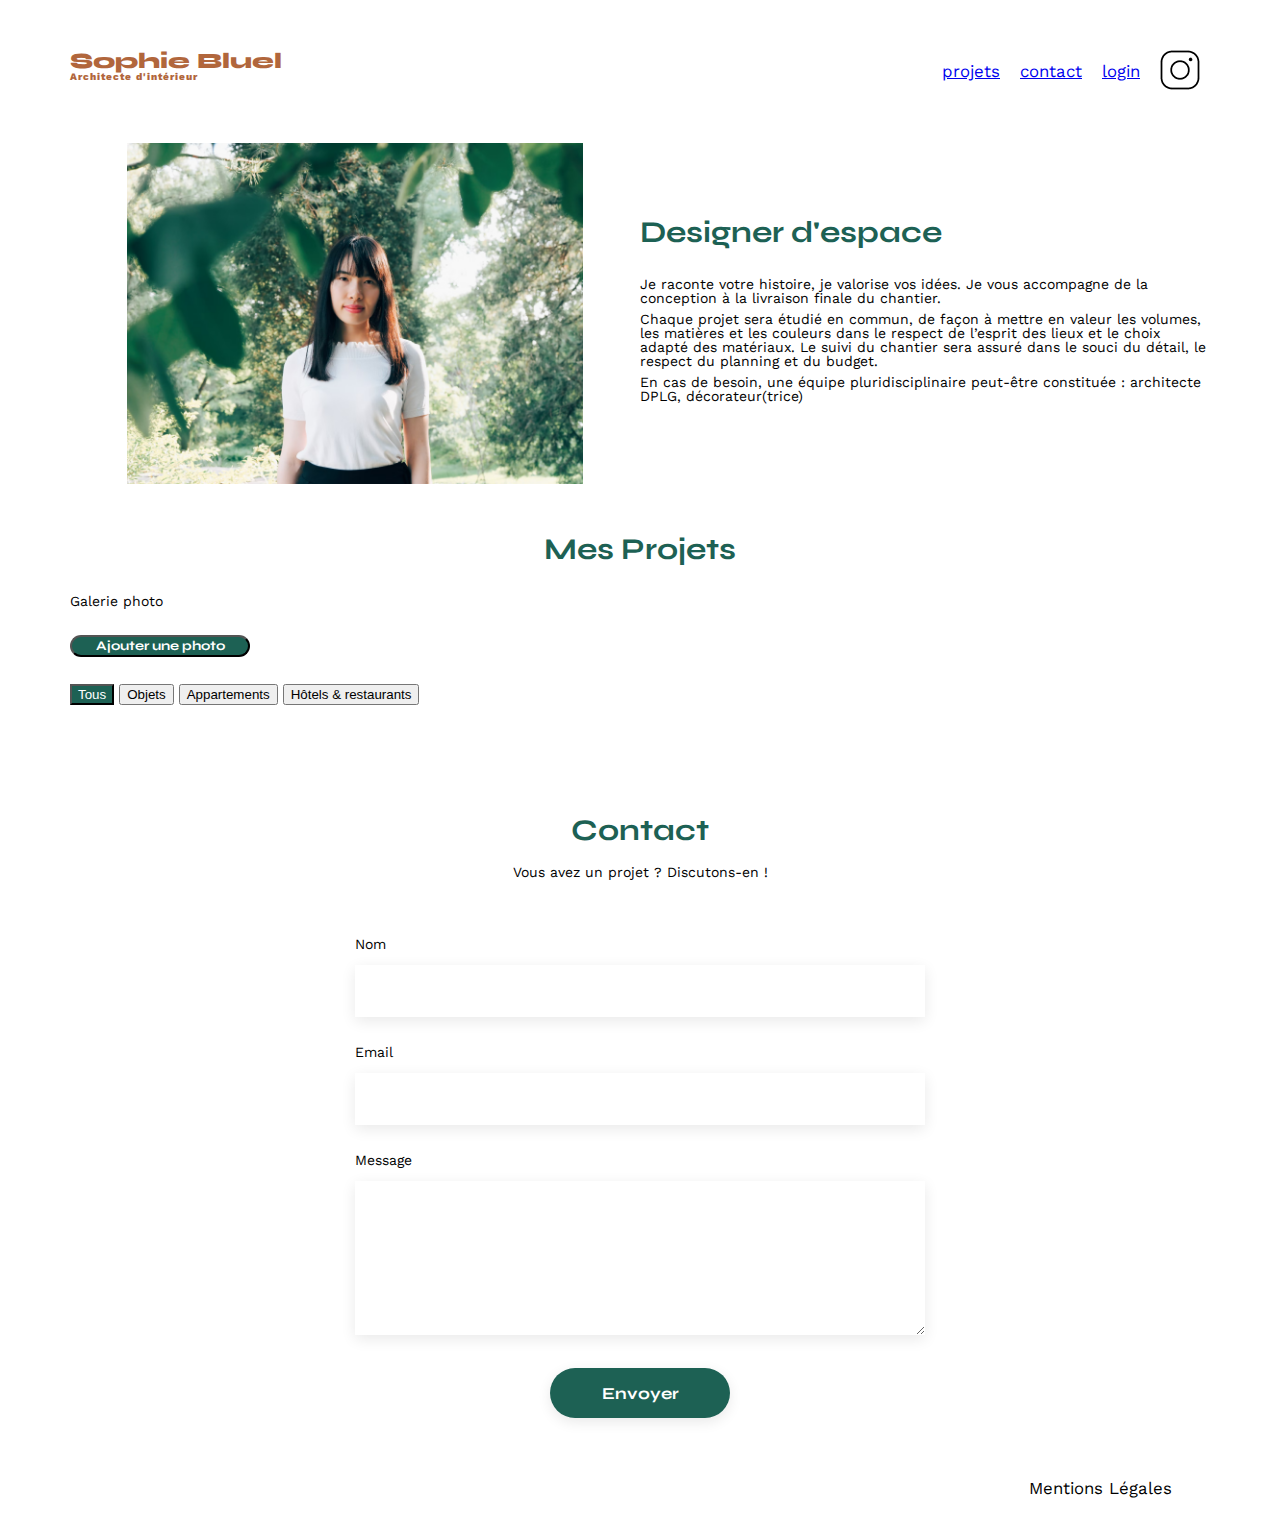
==== FrontEnd/index.html @ 432f1e4a "first commit" ====
<!DOCTYPE html>
<html lang="fr">
<head>
	<meta charset="UTF-8">
	<title>Sophie Bluel - Architecte d'intérieur</title>
	<meta name="viewport" content="width=device-width, initial-scale=1.0">
	<link rel="preconnect" href="https://fonts.googleapis.com">
	<link rel="preconnect" href="https://fonts.gstatic.com" crossorigin>
	<link href="https://fonts.googleapis.com/css2?family=Syne:wght@700;800&family=Work+Sans&display=swap" rel="stylesheet">
	<meta name="description" content="">
	<link rel="stylesheet" href="https://cdnjs.cloudflare.com/ajax/libs/font-awesome/6.5.1/css/all.min.css" integrity="sha512-DTOQO9RWCH3ppGqcWaEA1BIZOC6xxalwEsw9c2QQeAIftl+Vegovlnee1c9QX4TctnWMn13TZye+giMm8e2LwA==" crossorigin="anonymous" referrerpolicy="no-referrer" />
	<link rel="stylesheet" href="./assets/style.css">
</head>
<body>
<div class="blackHeaderRectangle">
	<p class="editMode"><i class="fa-regular fa-pen-to-square"></i>Mode édition</p>
</div>
<header>
	<h1>Sophie Bluel <span>Architecte d'intérieur</span></h1>
	<nav>
		<ul>
			<li><a href="#portfolio">projets</a></li>
			<li><a href="#contact">contact</a></li>
			<li><a href="./login.html" id="logout">login</a></li>
			<li><a href="https://www.instagram.com" target="_blank"><img src="./assets/icons/instagram.png" alt="Instagram"></a></li>
		</ul>
	</nav>
</header>
<main>
	<section id="introduction">
		<figure>
			<img src="./assets/images/sophie-bluel.png" alt="">
		</figure>
		<article>
			<h2>Designer d'espace</h2>
			<p>Je raconte votre histoire, je valorise vos idées. Je vous accompagne de la conception à la livraison finale du chantier.</p>
			<p>Chaque projet sera étudié en commun, de façon à mettre en valeur les volumes, les matières et les couleurs dans le respect de l’esprit des lieux et le choix adapté des matériaux. Le suivi du chantier sera assuré dans le souci du détail, le respect du planning et du budget.</p>
			<p>En cas de besoin, une équipe pluridisciplinaire peut-être constituée : architecte DPLG, décorateur(trice)</p>
		</article>
	</section>
	<section id="portfolio">
		<div class="centeringH2">
			<h2>Mes Projets</h2>
			<a href="#modal" class="linkEdit"><i class="fa-regular fa-pen-to-square"></i>modifier</a>
			<aside id="modal">
				<div class="modalWrapper">		
					<p class="textGaleriePhoto">Galerie photo<span class="close"><i class="fa-solid fa-xmark"></i></span></p>
					<div class="galleryModal">
						<figure class="worksModale"></figure>
						<figure class="worksModale"></figure>
						<figure class="worksModale"></figure>
						<figure class="worksModale"></figure>
						<figure class="worksModale"></figure>
						<figure class="worksModale"></figure>
						<figure class="worksModale"></figure>
						<figure class="worksModale"></figure>
						<figure class="worksModale"></figure>
						<figure class="worksModale"></figure>
						<figure class="worksModale"></figure>
					</div>
					<div class="modalLine">
						<div class="line"></div>
					</div>
					<input type="submit" value="Ajouter une photo" class="btnForm btnModalAdd">
				</div>
			</aside>
		</div>
		<div class="containerSorting">
			<button id="tous" class="btnSorting activated">Tous</button>
			<button class="btnSorting">Objets</button>
			<button class="btnSorting">Appartements</button>
			<button class="btnSorting">Hôtels & restaurants</button>
		</div>
		<div class="gallery">
			<figure class="works"></figure>
			<figure class="works"></figure>
			<figure class="works"></figure>
			<figure class="works"></figure>
			<figure class="works"></figure>
			<figure class="works"></figure>
			<figure class="works"></figure>
			<figure class="works"></figure>
			<figure class="works"></figure>
			<figure class="works"></figure>
			<figure class="works"></figure>
		</div>
	</section>
	<section id="contact">
		<h2>Contact</h2>
		<p>Vous avez un projet ? Discutons-en !</p>
		<form action="#" method="post" id="formIndex">
			<label for="name">Nom</label>
			<input type="text" name="name" id="name">
			<label for="email">Email</label>
			<input type="email" name="email" id="email">
			<label for="message">Message</label>
			<textarea name="message" id="message" cols="30" rows="10"></textarea>
			<input type="submit" value="Envoyer" class="btnForm">
		</form>
	</section>
</main>

<footer>
	<nav>
		<ul>
			<li>Mentions Légales</li>
		</ul>
	</nav>
</footer>
<script src="config.js"></script>
<script src="function.js"></script>
<script src="index.js"></script>
</body>
</html>
---- FrontEnd/assets/style.css ----
/* http://meyerweb.com/eric/tools/css/reset/
   v2.0 | 20110126
   License: none (public domain)
*/

html, body, div, span, applet, object, iframe,
h1, h2, h3, h4, h5, h6, p, blockquote, pre,
a, abbr, acronym, address, big, cite, code,
del, dfn, em, img, ins, kbd, q, s, samp,
small, strike, strong, sub, sup, tt, var,
b, u, i, center,
dl, dt, dd, ol, ul, li,
fieldset, form, label, legend,
table, caption, tbody, tfoot, thead, tr, th, td,
article, aside, canvas, details, embed,
figure, figcaption, footer, header, hgroup,
menu, nav, output, ruby, section, summary,
time, mark, audio, video {
	margin: 0;
	padding: 0;
	border: 0;
	font-size: 100%;
	font: inherit;
	vertical-align: baseline;
}
/* HTML5 display-role reset for older browsers */
article, aside, details, figcaption, figure,
footer, header, hgroup, menu, nav, section {
	display: block;
}
body {
	line-height: 1;
}
ol, ul {
	list-style: none;
}
blockquote, q {
	quotes: none;
}
blockquote:before, blockquote:after,
q:before, q:after {
	content: '';
	content: none;
}
table {
	border-collapse: collapse;
	border-spacing: 0;
}
/** end reset css**/
body {
	max-width: 1140px;
	margin:auto;
	font-family: 'Work Sans' ;
	font-size: 14px;
}
header {
	display: flex;
	justify-content: space-between;
	margin: 50px 0
}
section {
	margin: 50px 0
}

h1{
	display: flex;
	flex-direction: column;
	font-family: 'Syne';
	font-size: 22px;
	font-weight: 800;
	color: #B1663C
}

h1 > span {
	font-family: 'Work Sans';
	font-size:10px;
	letter-spacing: 0.1em;
;
}

h2{
	font-family: 'Syne';
	font-weight: 700;
	font-size: 30px;
	color: #1D6154
}
nav ul {
	display: flex;
	align-items: center;
	list-style-type: none;

}
nav li {
	padding: 0 10px;
	font-size: 1.2em;
}

li:hover {
	color: #B1663C;
}
#introduction {
	display: flex;
	align-items: center;
}
#introduction figure {
	flex: 1
}
#introduction img {
	display: block;
	margin: auto;
	width: 80%;
}

#introduction article {
	flex: 1
}
#introduction h2 {
	margin-bottom: 1em;
}

#introduction p {
	margin-bottom: 0.5em;
}
#portfolio h2 {
	text-align: center;
	margin-bottom: 1em;
}
.gallery {
	width: 100%;
	display: grid;
	grid-template-columns: 1fr 1fr 1fr;
	grid-column-gap: 20px;
	grid-row-gap: 20px;
}

.gallery img {
	width: 100%;

}
#contact {
	width: 50%;
margin: auto;
}
#contact > * {
	text-align: center;

}
#contact h2{
	margin-bottom: 20px;
}
#contact form {
	text-align: left;
	margin-top:30px;
	display: flex;
	flex-direction: column;
}

#contact input {
	height: 50px;
	font-size: 1.2em;
	border: none;
	box-shadow: 0px 4px 14px rgba(0, 0, 0, 0.09);
}
#contact label {
	margin: 2em 0 1em 0;
}
#contact textarea {
	border: none;
	box-shadow: 0px 4px 14px rgba(0, 0, 0, 0.09);
}

input[type="submit"]{
	font-family: 'Syne';
	font-weight: 700;
	color: white;
	background-color: #1D6154;
	margin : 2em auto ;
	width: 180px;
	text-align: center;
	border-radius: 60px ;
}

footer nav ul {
	display: flex;
	justify-content: flex-end;
	margin: 2em
}
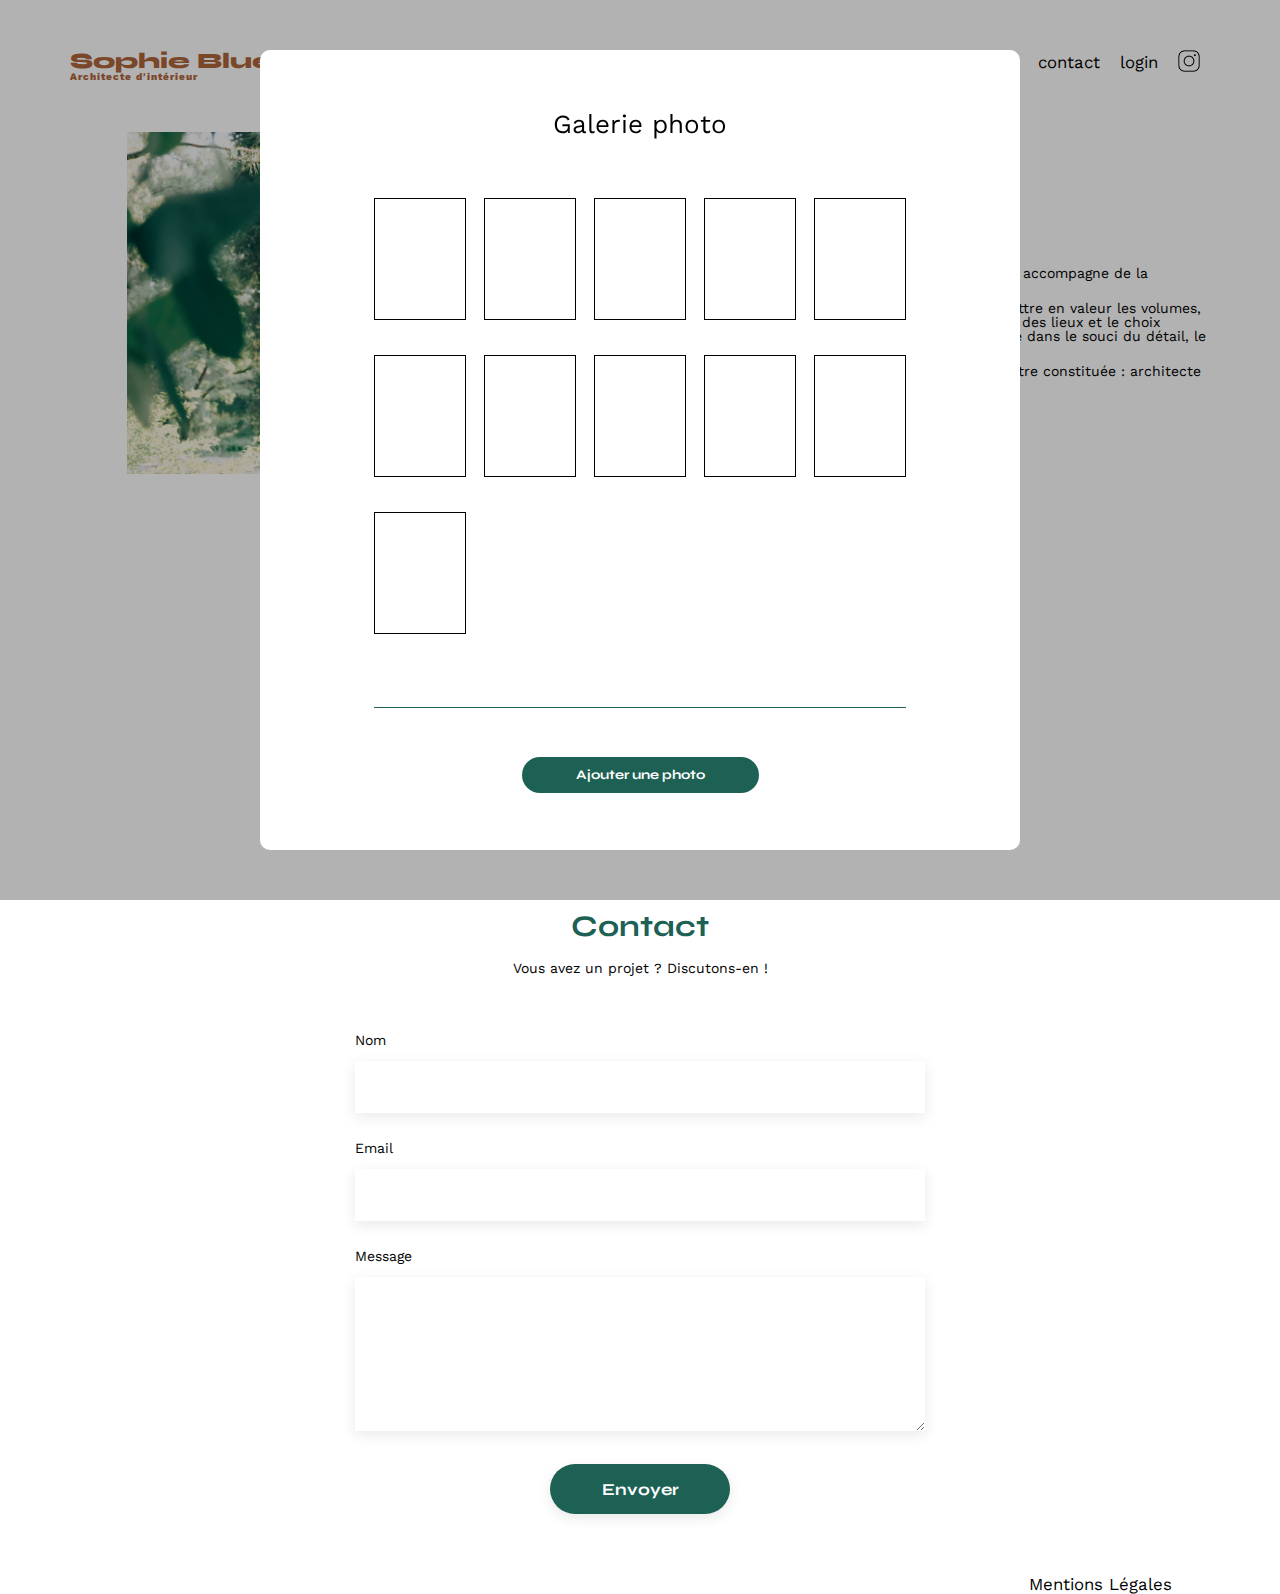
==== commit 0819c77a: "modal update" ====
--- a/FrontEnd/index.html
+++ b/FrontEnd/index.html
@@ -15,7 +15,7 @@
 <div class="blackHeaderRectangle">
 	<p class="editMode"><i class="fa-regular fa-pen-to-square"></i>Mode édition</p>
 </div>
-<header>
+<header class="headerLogin">
 	<h1>Sophie Bluel <span>Architecte d'intérieur</span></h1>
 	<nav>
 		<ul>
@@ -40,9 +40,8 @@
 	</section>
 	<section id="portfolio">
 		<div class="centeringH2">
-			<h2>Mes Projets</h2>
-			<a href="#modal" class="linkEdit"><i class="fa-regular fa-pen-to-square"></i>modifier</a>
-			<aside id="modal">
+			<h2>Mes Projets<a href="#modal" class="linkEdit"><i class="fa-regular fa-pen-to-square"></i>modifier</a></h2>		
+			<aside id="modal" class="modal">
 				<div class="modalWrapper">		
 					<p class="textGaleriePhoto">Galerie photo<span class="close"><i class="fa-solid fa-xmark"></i></span></p>
 					<div class="galleryModal">
@@ -61,7 +60,10 @@
 					<div class="modalLine">
 						<div class="line"></div>
 					</div>
-					<input type="submit" value="Ajouter une photo" class="btnForm btnModalAdd">
+					<div class="centerBtn">
+						<input type="submit" value="Ajouter une photo" class="btnForm btnModalAdd">
+					</div>
+					
 				</div>
 			</aside>
 		</div>
--- a/FrontEnd/assets/style.css
+++ b/FrontEnd/assets/style.css
@@ -121,10 +121,6 @@
 #introduction p {
 	margin-bottom: 0.5em;
 }
-#portfolio h2 {
-	text-align: center;
-	margin-bottom: 1em;
-}
 .gallery {
 	width: 100%;
 	display: grid;
@@ -186,3 +182,140 @@
 	margin: 2em
 }
 
+
+
+/* Les rajouts de styles apportes pour les pages dynamiques */  
+nav a {
+	text-decoration: none;
+	color: #000000;
+}
+nav a:hover {	
+	color: #1D6154;
+}
+.headerLogin img {
+	width: 22px;
+	height: 22px;
+	color: #000000;
+}
+#portfolio h2 {
+	text-align: center;
+	margin: 130px 0px 70px 0px;
+	position: relative;
+}
+.linkEdit {
+	font-size: 14px;
+	text-decoration: none;
+	color: #000000;
+	padding-left: 60px;
+	position: absolute;
+	top: 8px;
+}
+.containerSorting {
+	margin-bottom: 60px;
+	display: flex;
+	justify-content: center;
+	gap: 20px;
+}
+.btnSorting {
+	font-family: 'syne';
+	font-weight: 700;
+	font-size: 16px;
+	color: #1D6154;
+	height: 37px;
+	border: 1px #1D6154 solid;
+	border-radius: 60px;
+	background: #ffffff;
+	min-width: 120px;
+	padding: 0px 15px;
+	cursor: pointer;
+}
+.editMode {
+	font-family: 'Work sans';
+	font-weight: 400;
+	font-size: 16px;
+	display: flex;
+	justify-content: center;
+	align-items: center;
+	height: 59px;
+	background: #000000;
+	color: #ffffff;
+}
+html, body {
+	height: 100%;
+}
+.mainLogin {
+	height: 75%;
+	display: flex;	
+}
+.forgotYourPassword {
+	color: #000000;
+	display: inline-block;
+	width: 100%;
+}
+.forgotYourPassword:hover {
+	color: #1D6154;
+}
+.error {
+	margin-bottom: 33.6px;
+	text-align: center;
+}
+.modal {
+	position: fixed;
+	top: 0;
+	left: 0;
+	width: 100%;
+	height: 100%;
+	background: rgba(0, 0, 0, 0.3);
+	display: flex;
+	justify-content: center;
+	align-items: center;
+}
+.modalWrapper {
+	border-radius: 10px;
+	background-color: #ffffff;
+	width: 760px;
+	max-width: calc(100vw - 20px);
+	height: 800px;
+	max-height: calc(100vw - 20px);
+}
+.textGaleriePhoto {
+	font-family: 'Work Sans';
+	font-weight: 400;
+	font-size: 26px;
+	padding: 8% 0%;
+	text-align: center;
+	position: relative;
+}
+.close {
+	position: absolute;
+	top: 30px;
+	right: 30px;
+}
+.galleryModal {
+	display: flex;
+	flex-wrap: wrap;
+	justify-content: space-between;
+	padding: 0px 15%;
+	gap: 2%;
+	margin-bottom: 5%;
+}
+.worksModale {	
+	width: 17%;
+	height: 120px;
+	margin-bottom: 35px;
+	border: 1px #000000 solid;
+}
+.modalLine {
+	border-bottom: #1D6154 1px solid;	
+	margin: 0% 15%;
+}
+.centerBtn {
+	display: flex;
+	justify-content: center;
+	padding: 3% 0%;
+}
+.modalWrapper .btnModalAdd {
+	border: none;
+	height: 36px;
+	width: 237px;
+}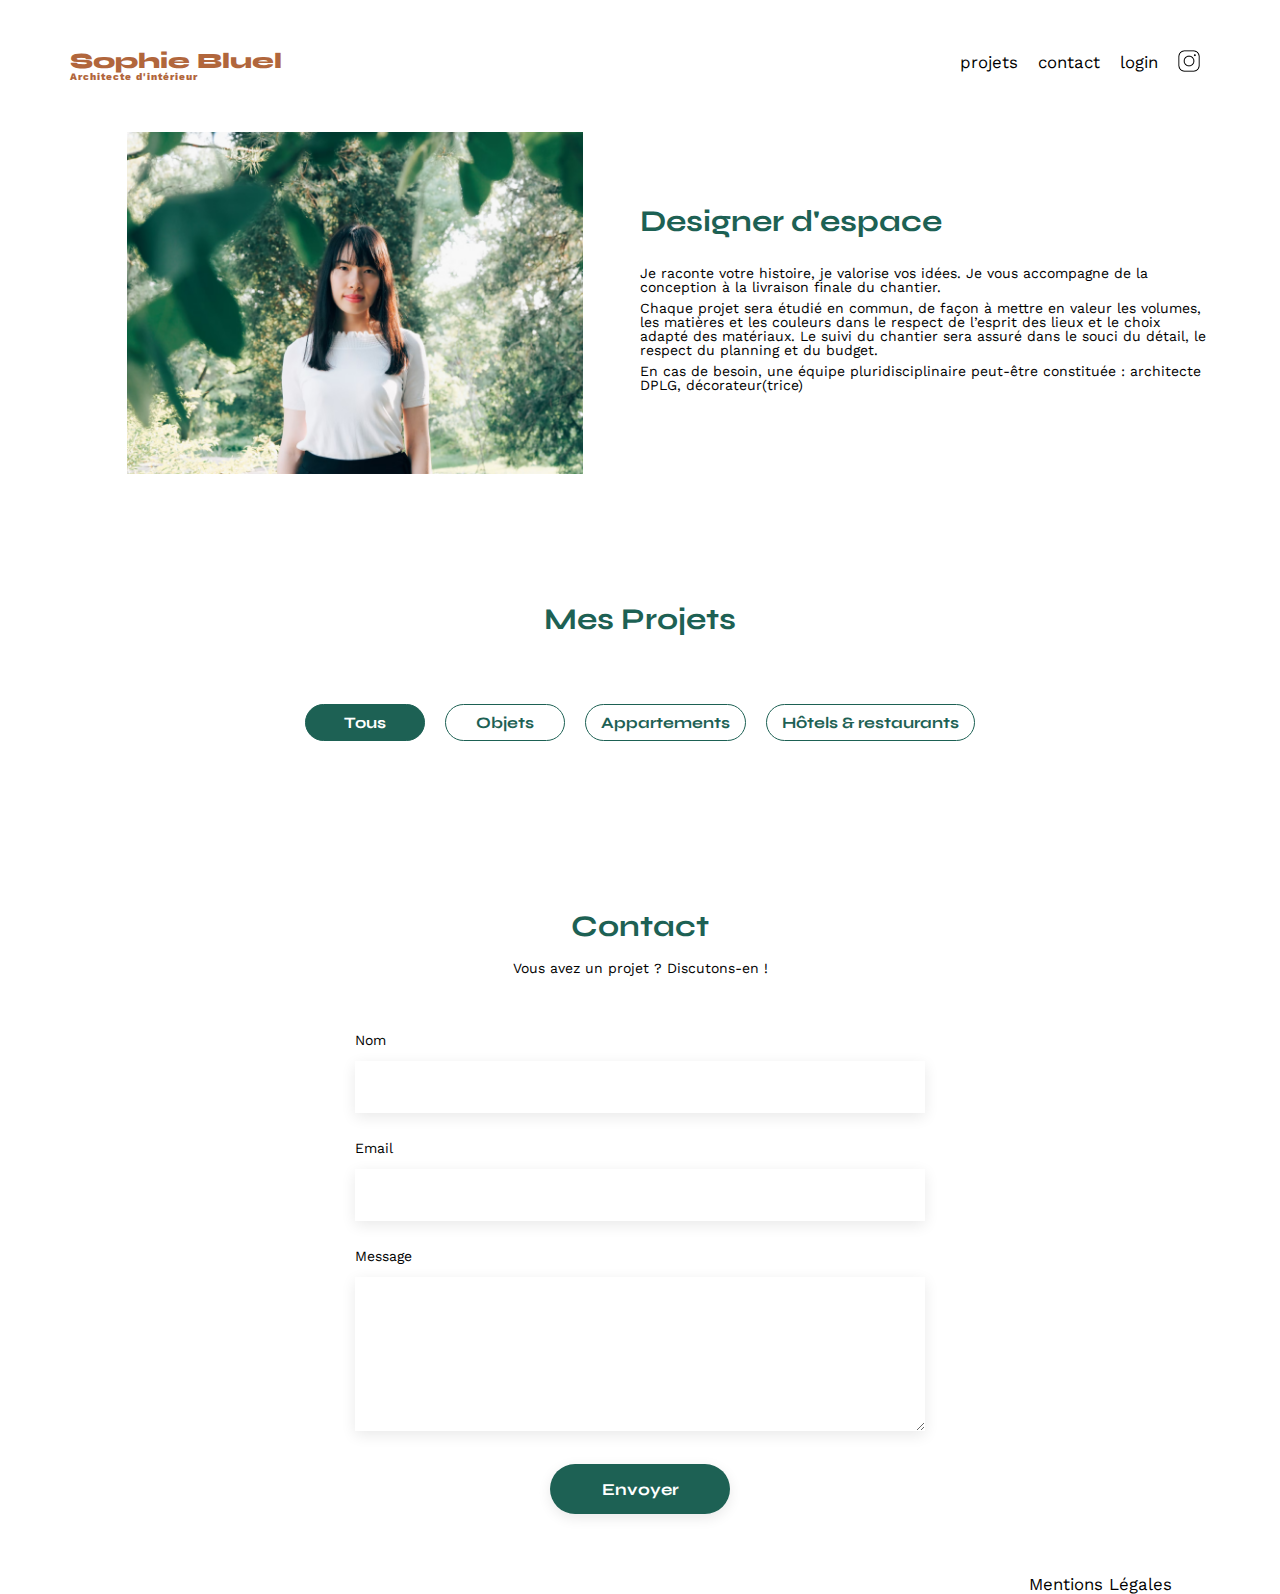
==== commit 42f6d31a: "modal update" ====
--- a/FrontEnd/index.html
+++ b/FrontEnd/index.html
@@ -40,11 +40,16 @@
 	</section>
 	<section id="portfolio">
 		<div class="centeringH2">
-			<h2>Mes Projets<a href="#modal" class="linkEdit"><i class="fa-regular fa-pen-to-square"></i>modifier</a></h2>		
+			<h2>Mes Projets
+				<a href="#modal" class="linkEdit">
+					<i class="fa-regular fa-pen-to-square"></i>
+					modifier
+				</a>
+			</h2>		
 			<aside id="modal" class="modal">
 				<div class="modalWrapper">		
 					<p class="textGaleriePhoto">Galerie photo<span class="close"><i class="fa-solid fa-xmark"></i></span></p>
-					<div class="galleryModal">
+					<div class="galleryModal">				
 						<figure class="worksModale"></figure>
 						<figure class="worksModale"></figure>
 						<figure class="worksModale"></figure>
@@ -62,6 +67,32 @@
 					</div>
 					<div class="centerBtn">
 						<input type="submit" value="Ajouter une photo" class="btnForm btnModalAdd">
+					</div>		
+				</div>
+			</aside>
+			<aside id="modal2" class="modal">
+				<div class="modalWrapper">		
+					<p class="textGaleriePhoto">
+						Ajout photo
+						<span class="arrowLeft"><i class="fa-solid fa-arrow-left"></i></span>
+						<span class="close2"><i class="fa-solid fa-xmark"></i></span>
+					</p>
+					<div class="centerTheElements">
+						<div class="frameToAddImage">
+							<i class="fa-regular fa-image"></i>
+							<button>
+								<input type="file" id="fileInput" name="fileInput" accept=".jpg, .png" size="4000000">
+								<p class="textAjouterPhoto">+ Ajouter photo</p>
+							</button>
+							<label for="fileInput">jpg, png : 4mo max</label>
+						</div>				
+						
+					</div>
+					<div class="modalLine">
+						<div class="line"></div>
+					</div>
+					<div class="centerBtn">
+						<input type="submit" value="Valider" class="btnForm btnModalAdd">
 					</div>
 					
 				</div>
--- a/FrontEnd/assets/style.css
+++ b/FrontEnd/assets/style.css
@@ -184,7 +184,13 @@
 
 
 
-/* Les rajouts de styles apportes pour les pages dynamiques */  
+/* Les rajouts de styles apportes pour les pages dynamiques */ 
+.blackHeaderRectangle {
+	display: none;
+} 
+.linkEdit {
+	display: none;
+}
 nav a {
 	text-decoration: none;
 	color: #000000;
@@ -209,6 +215,10 @@
 	padding-left: 60px;
 	position: absolute;
 	top: 8px;
+	right: 28%;
+}
+.linkEdit .fa-regular {
+	margin-right: 10px;
 }
 .containerSorting {
 	margin-bottom: 60px;
@@ -239,6 +249,7 @@
 	height: 59px;
 	background: #000000;
 	color: #ffffff;
+	width: 100%;
 }
 html, body {
 	height: 100%;
@@ -266,7 +277,7 @@
 	width: 100%;
 	height: 100%;
 	background: rgba(0, 0, 0, 0.3);
-	display: flex;
+	display: none;
 	justify-content: center;
 	align-items: center;
 }
@@ -286,10 +297,20 @@
 	text-align: center;
 	position: relative;
 }
-.close {
+.close, 
+.close2 {
 	position: absolute;
 	top: 30px;
 	right: 30px;
+	cursor: pointer;
+	width: 24px;
+	height: 24px;
+}
+.arrowLeft {
+	position: absolute;
+	top: 30px;
+	left: 30px;
+	cursor: pointer;
 }
 .galleryModal {
 	display: flex;
@@ -303,7 +324,29 @@
 	width: 17%;
 	height: 120px;
 	margin-bottom: 35px;
-	border: 1px #000000 solid;
+	position: relative;
+}
+.worksModale img {
+	width: 100%;
+	height: 100%;
+}
+.frameIcon {
+	position: absolute;
+	top: 5px;
+	right: 5Px;
+	width: 17px;
+	height: 17px;
+	background: #000000;
+	display: flex;
+	justify-content: center;
+	align-items: center;
+}
+.fa-trash-can {
+	color: #ffffff;	
+}
+.frameIcon .fa-solid {
+	font-size: 10px;
+	cursor: pointer;
 }
 .modalLine {
 	border-bottom: #1D6154 1px solid;	
@@ -318,4 +361,64 @@
 	border: none;
 	height: 36px;
 	width: 237px;
+}
+
+.btnModalAdd {
+	cursor: pointer;
+}
+.centerTheElements {
+	display: flex;
+	flex-direction: column;
+	align-items: center;
+}
+.frameToAddImage {
+	display: flex;
+	flex-direction: column;
+	justify-content: center;
+	align-items: center;
+	width: 420px;
+	max-width: calc(100vw - 15%);
+	height: 169px;
+	background-color: #E8F1F6;
+}
+.frameToAddImage .fa-regular {
+	font-size: 76px;
+	margin-bottom: 5px;
+	color: #CBD6DC;
+}
+.frameToAddImage input[type="file"] {
+	width: 173px;
+	height: 36px;
+	opacity: 0;
+	border-radius: 50px;
+	position: absolute;
+	top: 0px;
+	left: 0px;
+	z-index: 1;
+	cursor: pointer;
+}
+.frameToAddImage button {
+	width: 173px;
+	height: 36px;
+	border-radius: 50px;
+	border: none;
+	padding: 0px;
+	position: relative;
+	z-index: 0;
+	margin-bottom: 8px;
+	background-color: #CBD6DC;
+}
+.frameToAddImage label {
+	font-size: 10px;
+	color: #444444;
+}
+.textAjouterPhoto {
+	width: 173px;
+	height: 36px;
+	position: absolute;
+	top: -1px;
+	display: flex;
+	justify-content: center;
+	align-items: center;
+	color: #306685;
 }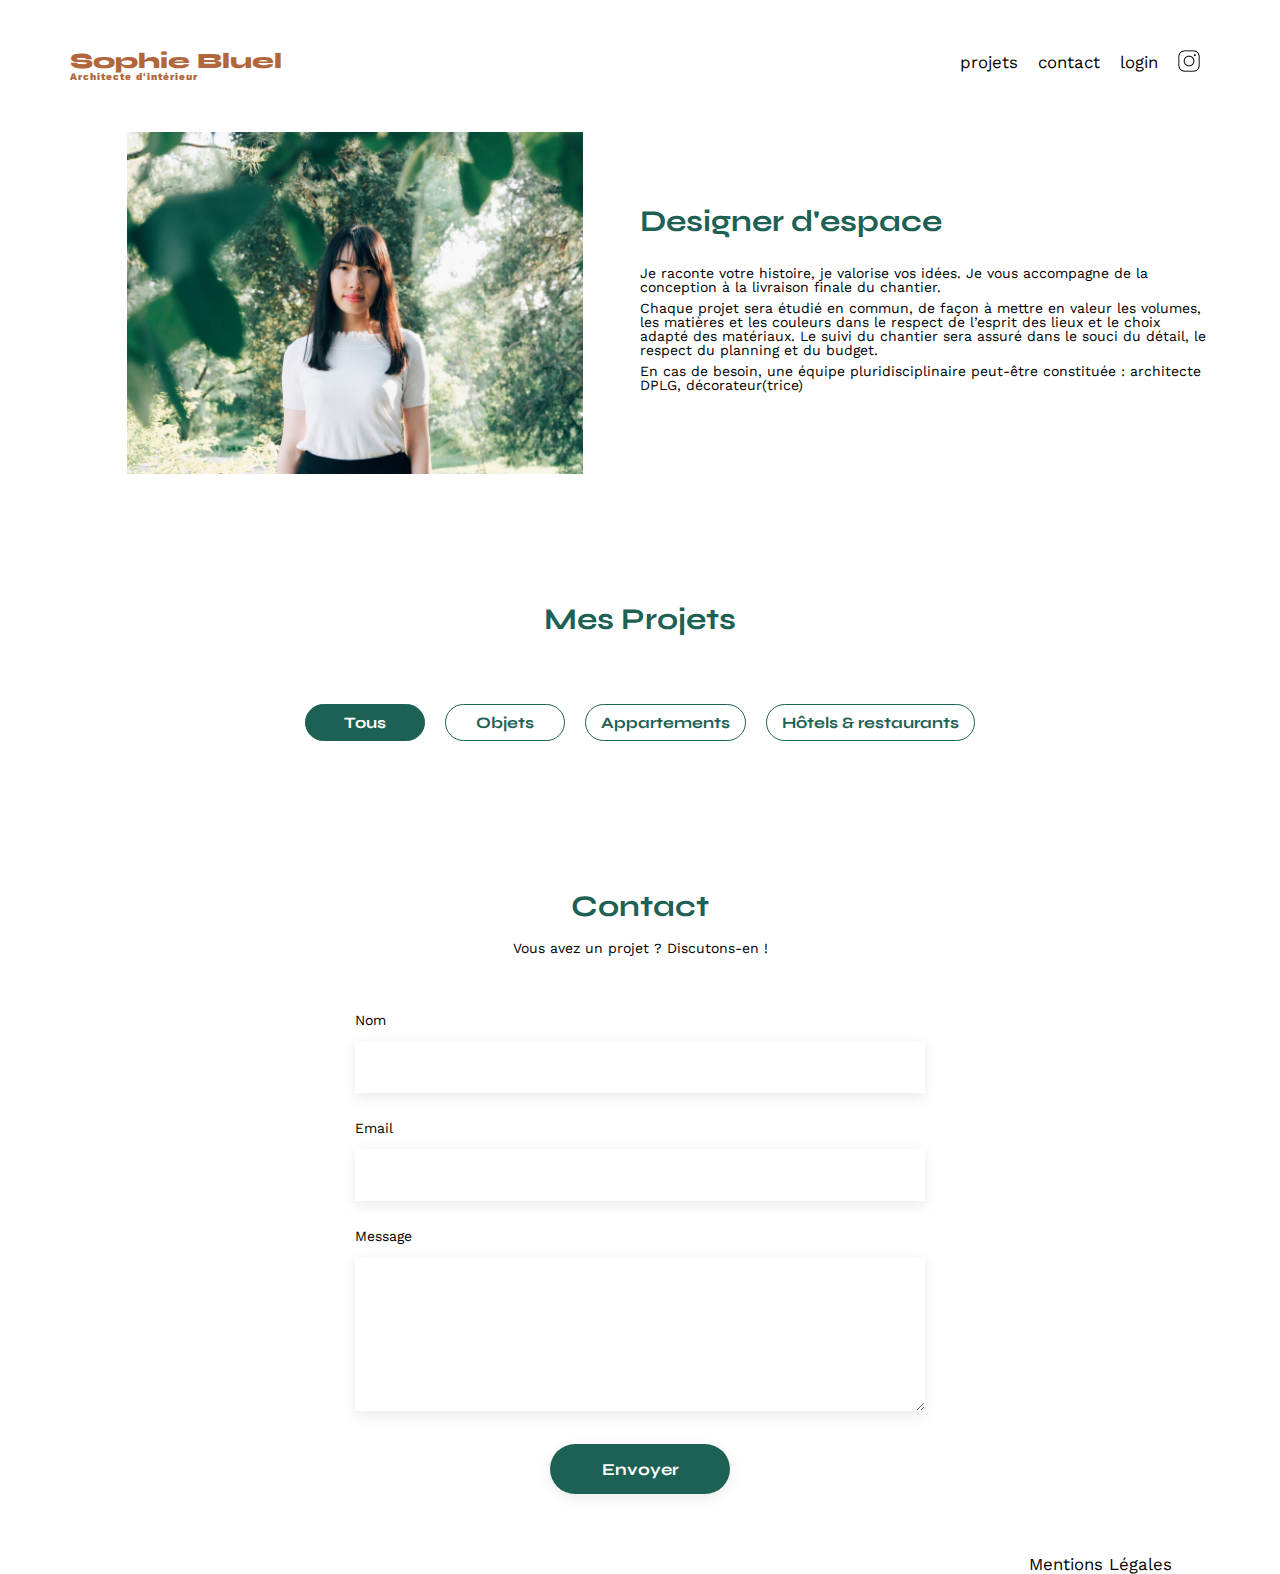
==== commit dd346c6d: "modal update" ====
--- a/FrontEnd/index.html
+++ b/FrontEnd/index.html
@@ -59,8 +59,6 @@
 						<figure class="worksModale"></figure>
 						<figure class="worksModale"></figure>
 						<figure class="worksModale"></figure>
-						<figure class="worksModale"></figure>
-						<figure class="worksModale"></figure>
 					</div>
 					<div class="modalLine">
 						<div class="line"></div>
@@ -71,7 +69,7 @@
 				</div>
 			</aside>
 			<aside id="modal2" class="modal">
-				<div class="modalWrapper">		
+				<form class="modalWrapper" id="formToAddImage">		
 					<p class="textGaleriePhoto">
 						Ajout photo
 						<span class="arrowLeft"><i class="fa-solid fa-arrow-left"></i></span>
@@ -85,17 +83,25 @@
 								<p class="textAjouterPhoto">+ Ajouter photo</p>
 							</button>
 							<label for="fileInput">jpg, png : 4mo max</label>
-						</div>				
-						
+							<img id="previewImage" src="#" alt="Aperçu de l'image">
+						</div>
+						<label for="title" class="textStyle">Titre</label>
+						<input type="text" id="title" name="title" class="inputModal2">
+						<label for="categorie" class="textStyle">Catégorie :</label>
+						<select id="categorie" name="categorie">
+							<option value=""></option>
+							<option value="Objets">Objets</option>
+							<option value="Appartements">Appartements</option>
+							<option value="Hotels&Restaurants">Hotels & restaurants</option>
+						</select>							
 					</div>
-					<div class="modalLine">
+					<div class="modalLine lineStyle">
 						<div class="line"></div>
 					</div>
 					<div class="centerBtn">
-						<input type="submit" value="Valider" class="btnForm btnModalAdd">
-					</div>
-					
-				</div>
+						<input type="submit" value="Valider" class="btnForm btnValider" id="btnSubmit">
+					</div>			
+				</form>
 			</aside>
 		</div>
 		<div class="containerSorting">
@@ -105,8 +111,6 @@
 			<button class="btnSorting">Hôtels & restaurants</button>
 		</div>
 		<div class="gallery">
-			<figure class="works"></figure>
-			<figure class="works"></figure>
 			<figure class="works"></figure>
 			<figure class="works"></figure>
 			<figure class="works"></figure>
--- a/FrontEnd/assets/style.css
+++ b/FrontEnd/assets/style.css
@@ -350,26 +350,30 @@
 }
 .modalLine {
 	border-bottom: #1D6154 1px solid;	
-	margin: 0% 15%;
+	width: 70%;
+	max-width: calc(100vw - 15%);
+	margin: auto;
 }
 .centerBtn {
 	display: flex;
 	justify-content: center;
 	padding: 3% 0%;
 }
-.modalWrapper .btnModalAdd {
+.modalWrapper .btnForm {
 	border: none;
 	height: 36px;
 	width: 237px;
 }
 
-.btnModalAdd {
+.btnForm {
 	cursor: pointer;
 }
 .centerTheElements {
 	display: flex;
 	flex-direction: column;
-	align-items: center;
+	justify-content: center;
+	align-items: center;
+	height: 56%;
 }
 .frameToAddImage {
 	display: flex;
@@ -378,12 +382,13 @@
 	align-items: center;
 	width: 420px;
 	max-width: calc(100vw - 15%);
-	height: 169px;
+	height: 240px;
 	background-color: #E8F1F6;
+	position: relative;
 }
 .frameToAddImage .fa-regular {
 	font-size: 76px;
-	margin-bottom: 5px;
+	margin-bottom: 30px;
 	color: #CBD6DC;
 }
 .frameToAddImage input[type="file"] {
@@ -405,7 +410,7 @@
 	padding: 0px;
 	position: relative;
 	z-index: 0;
-	margin-bottom: 8px;
+	margin-bottom: 30px;
 	background-color: #CBD6DC;
 }
 .frameToAddImage label {
@@ -421,4 +426,44 @@
 	justify-content: center;
 	align-items: center;
 	color: #306685;
-}+}
+.centerTheElements input[type="text" i] {
+	width: 401px;
+	max-width: calc(100vw - 15%);
+	height: 47px;
+	padding-block: 0px;
+    padding-inline: 0px;
+	padding-left: 15px;
+	box-shadow: 0px 4px 14px 0px #00000017;
+	border: none;
+
+}
+.centerTheElements select {
+	width: 420px;
+	max-width: calc(100vw - 15%);
+	height: 51px;	
+	padding-left: 15px;
+	box-shadow: 0px 4px 14px 0px #00000017;
+	border: none;
+}
+.textStyle {
+	width: 420px;
+	font-weight: 700;
+	padding: 25px 0px 10px 0px;
+}
+.lineStyle {
+	width: 420px;
+	max-width: calc(100vw - 15%);
+	margin: auto;
+	margin-top: 8%;
+}
+.filled {
+	background-color: #1D6154;
+}
+#previewImage {
+	display: none;
+	width: 190px;
+	max-width: calc(100vw - 15%);
+	height: 240px;
+	position: absolute;
+}
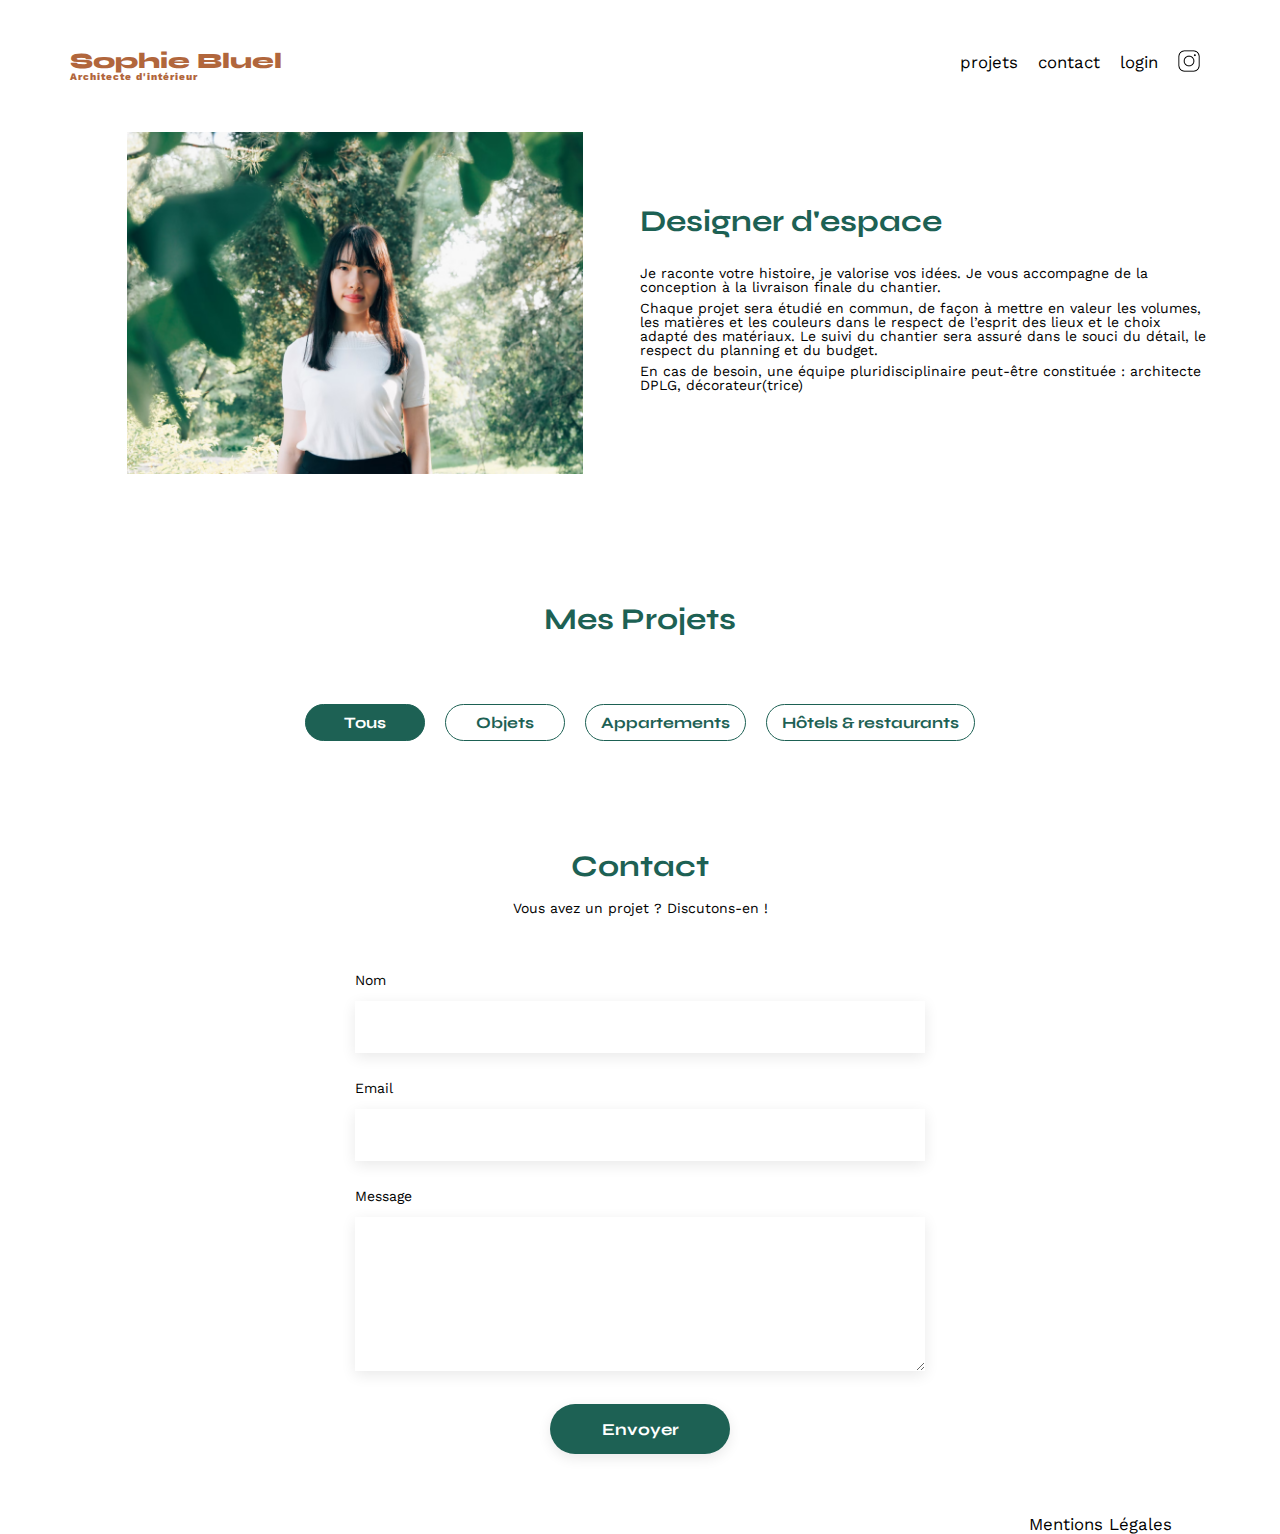
==== commit 1123b80b: "filter update" ====
--- a/FrontEnd/index.html
+++ b/FrontEnd/index.html
@@ -50,15 +50,9 @@
 				<div class="modalWrapper">		
 					<p class="textGaleriePhoto">Galerie photo<span class="close"><i class="fa-solid fa-xmark"></i></span></p>
 					<div class="galleryModal">				
-						<figure class="worksModale"></figure>
-						<figure class="worksModale"></figure>
-						<figure class="worksModale"></figure>
-						<figure class="worksModale"></figure>
-						<figure class="worksModale"></figure>
-						<figure class="worksModale"></figure>
-						<figure class="worksModale"></figure>
-						<figure class="worksModale"></figure>
-						<figure class="worksModale"></figure>
+						
+
+						
 					</div>
 					<div class="modalLine">
 						<div class="line"></div>
@@ -111,15 +105,9 @@
 			<button class="btnSorting">Hôtels & restaurants</button>
 		</div>
 		<div class="gallery">
-			<figure class="works"></figure>
-			<figure class="works"></figure>
-			<figure class="works"></figure>
-			<figure class="works"></figure>
-			<figure class="works"></figure>
-			<figure class="works"></figure>
-			<figure class="works"></figure>
-			<figure class="works"></figure>
-			<figure class="works"></figure>
+
+
+
 		</div>
 	</section>
 	<section id="contact">
